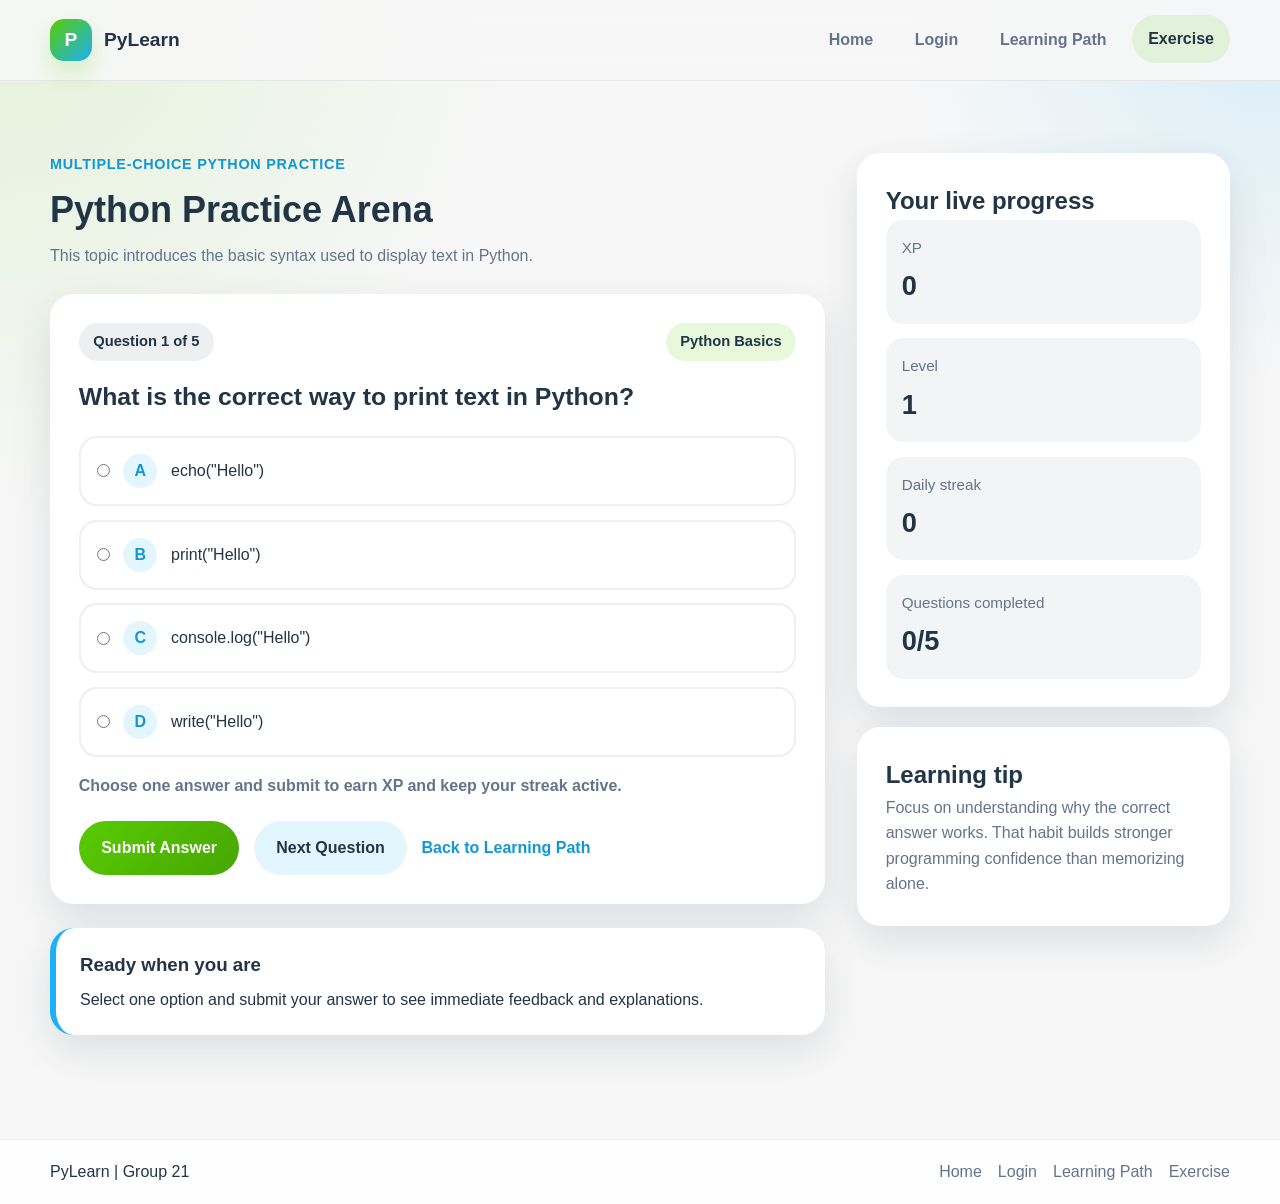
==== exercise.html @ 6ef7314d "Initial commit - PyLearn Group 21" ====
<!DOCTYPE html>
<html lang="en">
<head>
    <meta charset="UTF-8">
    <meta name="viewport" content="width=device-width, initial-scale=1.0">
    <title>PyLearn | Exercise</title>
    <link rel="stylesheet" href="css/style.css">
    <script src="js/app.js" defer></script>
    <script src="js/exercise.js" defer></script>
</head>
<body class="page-exercise">
    <header class="site-header">
        <div class="container header-content">
            <a class="brand" href="index.html">
                <span class="brand-mark">P</span>
                <span class="brand-text">PyLearn</span>
            </a>

            <nav class="site-nav" aria-label="Main navigation">
                <ul class="nav-list">
                    <li><a class="nav-link" href="index.html">Home</a></li>
                    <li><a class="nav-link" href="login.html">Login</a></li>
                    <li><a class="nav-link" href="path.html">Learning Path</a></li>
                    <li><a class="nav-link active" href="exercise.html">Exercise</a></li>
                </ul>
            </nav>
        </div>
    </header>

    <main class="section">
        <div class="container exercise-layout">
            <section class="exercise-main">
                <div class="exercise-header fade-up">
                    <p class="eyebrow">Multiple-choice Python practice</p>
                    <h1 class="section-title">Python Practice Arena</h1>
                    <p id="questionIntro">
                        Answer short Python questions, get instant feedback, and grow your XP.
                    </p>
                </div>

                <article class="quiz-card card">
                    <div class="quiz-top">
                        <span id="questionCounter" class="question-counter">Question 1 of 5</span>
                        <span id="questionTopic" class="topic-pill">Python Basics</span>
                    </div>

                    <h2 id="questionText">Loading question...</h2>

                    <form id="quizForm" class="quiz-form">
                        <fieldset id="optionsContainer" class="options-group">
                            <legend class="sr-only">Answer options</legend>
                        </fieldset>

                        <p id="practiceNote" class="practice-note">
                            Select an answer and submit when you are ready.
                        </p>

                        <div class="quiz-actions">
                            <button class="btn btn-primary" type="submit">Submit Answer</button>
                            <button id="nextQuestionBtn" class="btn btn-secondary" type="button">Next Question</button>
                            <a class="text-link" href="path.html">Back to Learning Path</a>
                        </div>
                    </form>
                </article>

                <article id="feedbackBox" class="feedback-box info show" aria-live="polite">
                    <h3 id="feedbackTitle">Ready when you are</h3>
                    <p id="feedbackText">
                        Select one option and submit your answer to see immediate feedback and explanations.
                    </p>
                </article>
            </section>

            <aside class="exercise-sidebar">
                <article class="card stat-panel">
                    <h2>Your live progress</h2>
                    <div class="sidebar-stat">
                        <span>XP</span>
                        <strong id="xpSidebar">0</strong>
                    </div>
                    <div class="sidebar-stat">
                        <span>Level</span>
                        <strong id="levelSidebar">1</strong>
                    </div>
                    <div class="sidebar-stat">
                        <span>Daily streak</span>
                        <strong id="streakSidebar">0</strong>
                    </div>
                    <div class="sidebar-stat">
                        <span>Questions completed</span>
                        <strong id="completionSidebar">0/5</strong>
                    </div>
                </article>

                <article class="card tip-panel">
                    <h2>Learning tip</h2>
                    <p>
                        Focus on understanding why the correct answer works. That habit builds stronger
                        programming confidence than memorizing alone.
                    </p>
                </article>
            </aside>
        </div>
    </main>

    <footer class="site-footer">
        <div class="container footer-content">
            <p>PyLearn | Group 21</p>
            <div class="footer-links">
                <a href="index.html">Home</a>
                <a href="login.html">Login</a>
                <a href="path.html">Learning Path</a>
                <a href="exercise.html">Exercise</a>
            </div>
        </div>
    </footer>
</body>
</html>
---- css/style.css ----
:root {
    --color-primary: #58cc02;
    --color-primary-dark: #47a602;
    --color-accent: #1cb0f6;
    --color-accent-dark: #1396d3;
    --color-background: #f7f7f7;
    --color-surface: #ffffff;
    --color-text: #213547;
    --color-muted: #64748b;
    --color-warning: #ffb020;
    --color-danger: #ef5350;
    --color-success: #2eaf5d;
    --color-purple: #7c6cf3;
    --shadow-soft: 0 16px 40px rgba(33, 53, 71, 0.12);
    --shadow-hover: 0 22px 50px rgba(33, 53, 71, 0.18);
    --radius-lg: 24px;
    --radius-md: 18px;
    --radius-sm: 12px;
    --container-width: 1180px;
    --transition: 0.25s ease;
}

* {
    box-sizing: border-box;
    margin: 0;
    padding: 0;
}

html {
    scroll-behavior: smooth;
}

body {
    font-family: "Open Sans", "Trebuchet MS", "Segoe UI", sans-serif;
    font-size: 16px;
    line-height: 1.6;
    color: var(--color-text);
    background:
        radial-gradient(circle at top left, rgba(88, 204, 2, 0.12), transparent 30%),
        radial-gradient(circle at top right, rgba(28, 176, 246, 0.14), transparent 22%),
        var(--color-background);
    min-height: 100vh;
}

a {
    color: inherit;
    text-decoration: none;
}

img {
    max-width: 100%;
    display: block;
}

button,
input {
    font: inherit;
}

.container {
    width: min(100% - 2rem, var(--container-width));
    margin: 0 auto;
}

.section {
    padding: 4.5rem 0;
}

.alt-section {
    background: linear-gradient(180deg, rgba(28, 176, 246, 0.06), rgba(255, 255, 255, 0.85));
}

.section-heading {
    margin-bottom: 2rem;
}

.section-title {
    font-size: clamp(2rem, 3vw, 2.25rem);
    line-height: 1.2;
    margin-bottom: 0.75rem;
}

.eyebrow {
    color: var(--color-accent-dark);
    font-weight: 700;
    letter-spacing: 0.05em;
    text-transform: uppercase;
    font-size: 0.9rem;
    margin-bottom: 0.75rem;
}

.card {
    background: var(--color-surface);
    border-radius: var(--radius-lg);
    box-shadow: var(--shadow-soft);
}

.site-header {
    position: sticky;
    top: 0;
    z-index: 10;
    backdrop-filter: blur(14px);
    background: rgba(247, 247, 247, 0.88);
    border-bottom: 1px solid rgba(33, 53, 71, 0.08);
}

.header-content {
    display: flex;
    align-items: center;
    justify-content: space-between;
    gap: 1rem;
    padding: 1rem 0;
}

.brand {
    display: inline-flex;
    align-items: center;
    gap: 0.75rem;
    font-weight: 800;
    font-size: 1.2rem;
}

.brand-mark {
    width: 42px;
    height: 42px;
    display: grid;
    place-items: center;
    border-radius: 14px;
    background: linear-gradient(135deg, var(--color-primary), var(--color-accent));
    color: #ffffff;
    box-shadow: 0 12px 24px rgba(88, 204, 2, 0.22);
}

.nav-list {
    list-style: none;
    display: flex;
    align-items: center;
    gap: 0.6rem;
    flex-wrap: wrap;
    justify-content: flex-end;
}

.nav-link {
    display: inline-flex;
    align-items: center;
    justify-content: center;
    padding: 0.7rem 1rem;
    border-radius: 999px;
    font-weight: 700;
    color: var(--color-muted);
    transition: background-color var(--transition), color var(--transition), transform var(--transition);
}

.nav-link:hover,
.nav-link.active {
    background: rgba(88, 204, 2, 0.12);
    color: var(--color-text);
    transform: translateY(-1px);
}

.btn {
    display: inline-flex;
    align-items: center;
    justify-content: center;
    gap: 0.5rem;
    border: none;
    border-radius: 999px;
    padding: 0.9rem 1.4rem;
    font-weight: 800;
    cursor: pointer;
    transition: transform var(--transition), box-shadow var(--transition), background-color var(--transition);
}

.btn:hover {
    transform: translateY(-2px);
    box-shadow: var(--shadow-hover);
}

.btn-primary {
    color: #ffffff;
    background: linear-gradient(135deg, var(--color-primary), var(--color-primary-dark));
}

.btn-secondary {
    color: var(--color-text);
    background: rgba(28, 176, 246, 0.12);
}

.full-width {
    width: 100%;
}

.text-link {
    color: var(--color-accent-dark);
    font-weight: 700;
}

.text-link:hover {
    text-decoration: underline;
}

.hero-grid,
.promo-grid,
.auth-layout,
.dashboard-grid,
.exercise-layout {
    display: grid;
    gap: 2rem;
}

.hero-grid {
    align-items: center;
    grid-template-columns: 1.05fr 0.95fr;
}

.hero h1 {
    font-size: clamp(2.6rem, 6vw, 4rem);
    line-height: 1.08;
    margin-bottom: 1rem;
}

.hero-text {
    max-width: 42rem;
    color: var(--color-muted);
    margin-bottom: 1.5rem;
}

.hero-actions {
    display: flex;
    flex-wrap: wrap;
    gap: 0.9rem;
    margin-bottom: 1.5rem;
}

.hero-points,
.simple-list {
    list-style: none;
    display: grid;
    gap: 0.8rem;
}

.hero-points li,
.simple-list li {
    position: relative;
    padding-left: 1.5rem;
}

.hero-points li::before,
.simple-list li::before {
    content: "";
    position: absolute;
    top: 0.62rem;
    left: 0;
    width: 8px;
    height: 8px;
    border-radius: 50%;
    background: var(--color-primary);
}

.hero-visual {
    position: relative;
    min-height: 420px;
    display: flex;
    align-items: center;
    justify-content: center;
}

.dashboard-preview {
    position: relative;
    width: min(100%, 420px);
    padding: 2rem;
    overflow: hidden;
}

.dashboard-preview h2 {
    font-size: 1.8rem;
    margin-bottom: 0.6rem;
}

.dashboard-preview p {
    color: var(--color-muted);
    margin-bottom: 1.2rem;
}

.preview-top {
    display: flex;
    flex-wrap: wrap;
    gap: 0.65rem;
    margin-bottom: 1rem;
}

.pill {
    display: inline-flex;
    align-items: center;
    justify-content: center;
    border-radius: 999px;
    padding: 0.4rem 0.9rem;
    font-size: 0.9rem;
    font-weight: 700;
}

.success-pill {
    background: rgba(88, 204, 2, 0.16);
    color: #2d7b1f;
}

.blue-pill {
    background: rgba(28, 176, 246, 0.15);
    color: #0f7eaa;
}

.preview-progress {
    width: 100%;
    height: 14px;
    border-radius: 999px;
    background: rgba(33, 53, 71, 0.08);
    overflow: hidden;
    margin-bottom: 1.25rem;
}

.preview-progress-bar {
    display: block;
    width: 72%;
    height: 100%;
    border-radius: inherit;
    background: linear-gradient(135deg, var(--color-primary), var(--color-accent));
    animation: glowBar 2.8s ease-in-out infinite;
}

.preview-stages {
    display: grid;
    gap: 0.75rem;
}

.preview-stage,
.mini-map-item {
    padding: 0.85rem 1rem;
    border-radius: var(--radius-sm);
    font-weight: 700;
    background: rgba(33, 53, 71, 0.06);
}

.preview-stage.done,
.completed-item {
    background: rgba(88, 204, 2, 0.16);
}

.preview-stage.current,
.current-item {
    background: rgba(28, 176, 246, 0.15);
}

.preview-stage.locked,
.locked-item {
    opacity: 0.6;
}

.floating-card {
    animation: floatCard 3.8s ease-in-out infinite;
}

.floating-orb {
    position: absolute;
    border-radius: 50%;
    filter: blur(2px);
    opacity: 0.8;
}

.orb-blue {
    width: 88px;
    height: 88px;
    top: 30px;
    right: 18px;
    background: rgba(28, 176, 246, 0.24);
}

.orb-yellow {
    width: 70px;
    height: 70px;
    bottom: 30px;
    left: 10px;
    background: rgba(255, 176, 32, 0.26);
}

.feature-grid {
    display: grid;
    grid-template-columns: repeat(4, 1fr);
    gap: 1.25rem;
}

.feature-card {
    padding: 1.7rem;
    transition: transform var(--transition), box-shadow var(--transition);
}

.feature-card:hover,
.stage-card:hover,
.auth-card:hover,
.progress-card:hover,
.motivation-card:hover,
.quiz-card:hover,
.stat-panel:hover,
.tip-panel:hover {
    transform: translateY(-4px);
    box-shadow: var(--shadow-hover);
}

.feature-card h3 {
    margin-bottom: 0.6rem;
}

.feature-card p,
.promo-copy p,
.auth-intro p,
.card-subtitle,
.progress-summary,
.motivation-card p,
.tip-panel p,
#questionIntro {
    color: var(--color-muted);
}

.feature-icon {
    width: 54px;
    height: 54px;
    display: grid;
    place-items: center;
    border-radius: 18px;
    margin-bottom: 1rem;
    color: #ffffff;
    font-weight: 800;
}

.green-icon {
    background: var(--color-primary);
}

.blue-icon {
    background: var(--color-accent);
}

.gold-icon {
    background: var(--color-warning);
}

.purple-icon {
    background: var(--color-purple);
}

.promo-grid {
    align-items: center;
    grid-template-columns: 1fr 0.95fr;
}

.mini-map {
    padding: 1.8rem;
}

.mini-map h3 {
    margin-bottom: 1rem;
}

.mini-map-list {
    display: grid;
    gap: 0.8rem;
}

.auth-layout {
    grid-template-columns: 1fr minmax(320px, 420px);
    align-items: center;
}

.auth-benefits,
.auth-card {
    padding: 2rem;
}

.auth-card h2 {
    margin-bottom: 0.3rem;
}

.auth-form {
    margin-top: 1.5rem;
}

.form-group {
    display: grid;
    gap: 0.45rem;
    margin-bottom: 1.1rem;
}

.form-group label {
    font-weight: 700;
}

.form-group input {
    border: 1px solid rgba(33, 53, 71, 0.14);
    border-radius: 14px;
    padding: 0.95rem 1rem;
    transition: border-color var(--transition), box-shadow var(--transition);
    background: #ffffff;
}

.form-group input:focus {
    outline: none;
    border-color: var(--color-accent);
    box-shadow: 0 0 0 4px rgba(28, 176, 246, 0.12);
}

.welcome-banner {
    display: flex;
    align-items: center;
    justify-content: space-between;
    gap: 1rem;
    padding: 2rem;
    margin-bottom: 2rem;
    border-radius: var(--radius-lg);
    background: linear-gradient(135deg, rgba(88, 204, 2, 0.14), rgba(28, 176, 246, 0.14));
}

.dashboard-grid {
    grid-template-columns: 1.15fr 0.85fr;
    margin-bottom: 2.5rem;
}

.progress-card,
.motivation-card,
.quiz-card,
.stat-panel,
.tip-panel {
    padding: 1.8rem;
}

.stats-grid {
    display: grid;
    grid-template-columns: repeat(3, 1fr);
    gap: 1rem;
    margin: 1.5rem 0;
}

.stat-box,
.sidebar-stat {
    padding: 1rem;
    border-radius: var(--radius-md);
    background: rgba(33, 53, 71, 0.05);
}

.stat-label,
.sidebar-stat span {
    display: block;
    color: var(--color-muted);
    font-size: 0.95rem;
    margin-bottom: 0.25rem;
}

.stat-box strong,
.sidebar-stat strong {
    font-size: 1.7rem;
}

.progress-labels {
    display: flex;
    align-items: center;
    justify-content: space-between;
    gap: 1rem;
    font-weight: 700;
    margin-bottom: 0.7rem;
}

.progress-bar {
    width: 100%;
    height: 16px;
    background: rgba(33, 53, 71, 0.08);
    border-radius: 999px;
    overflow: hidden;
}

.progress-fill {
    display: block;
    height: 100%;
    width: 0;
    border-radius: inherit;
    background: linear-gradient(135deg, var(--color-primary), var(--color-accent));
    transition: width 0.45s ease;
}

.progress-summary {
    margin-top: 0.75rem;
}

.path-map {
    display: grid;
    grid-template-columns: repeat(auto-fit, minmax(210px, 1fr));
    gap: 1.25rem;
}

.stage-card {
    position: relative;
    padding: 1.45rem;
    border-radius: var(--radius-lg);
    background: var(--color-surface);
    box-shadow: var(--shadow-soft);
    cursor: pointer;
    transition: transform var(--transition), box-shadow var(--transition), border-color var(--transition);
    border: 2px solid transparent;
}

.stage-card:nth-child(even) {
    transform: translateY(18px);
}

.stage-card.selected {
    border-color: var(--color-accent);
}

.stage-card.locked {
    cursor: not-allowed;
    opacity: 0.72;
    background: rgba(255, 255, 255, 0.7);
}

.stage-card.completed {
    background: linear-gradient(180deg, rgba(88, 204, 2, 0.14), #ffffff);
}

.stage-card.current {
    background: linear-gradient(180deg, rgba(28, 176, 246, 0.14), #ffffff);
}

.stage-number {
    width: 54px;
    height: 54px;
    display: grid;
    place-items: center;
    border-radius: 50%;
    font-weight: 800;
    color: #ffffff;
    margin-bottom: 1rem;
}

.stage-card.completed .stage-number {
    background: var(--color-primary);
}

.stage-card.current .stage-number {
    background: var(--color-accent);
}

.stage-card.locked .stage-number {
    background: #aab6c2;
}

.stage-card h3 {
    margin-bottom: 0.45rem;
}

.stage-description {
    color: var(--color-muted);
    min-height: 3.6rem;
}

.stage-footer {
    display: flex;
    align-items: center;
    justify-content: space-between;
    gap: 1rem;
    margin-top: 1.2rem;
}

.stage-status {
    display: inline-flex;
    align-items: center;
    border-radius: 999px;
    padding: 0.35rem 0.75rem;
    font-size: 0.9rem;
    font-weight: 700;
}

.stage-card.completed .stage-status {
    background: rgba(88, 204, 2, 0.16);
}

.stage-card.current .stage-status {
    background: rgba(28, 176, 246, 0.14);
}

.stage-card.locked .stage-status {
    background: rgba(33, 53, 71, 0.08);
}

.stage-link {
    font-weight: 700;
    color: var(--color-accent-dark);
}

.stage-link.disabled {
    color: var(--color-muted);
}

.exercise-layout {
    grid-template-columns: minmax(0, 1.35fr) minmax(280px, 0.65fr);
    align-items: start;
}

.exercise-header {
    margin-bottom: 1.6rem;
}

.quiz-top {
    display: flex;
    align-items: center;
    justify-content: space-between;
    gap: 1rem;
    flex-wrap: wrap;
    margin-bottom: 1rem;
}

.question-counter,
.topic-pill {
    display: inline-flex;
    align-items: center;
    justify-content: center;
    border-radius: 999px;
    padding: 0.45rem 0.9rem;
    font-size: 0.92rem;
    font-weight: 700;
}

.question-counter {
    background: rgba(33, 53, 71, 0.08);
}

.topic-pill {
    background: rgba(88, 204, 2, 0.14);
}

.quiz-card h2 {
    font-size: 1.55rem;
    margin-bottom: 1.2rem;
}

.options-group {
    border: none;
    display: grid;
    gap: 0.85rem;
}

.option-label {
    display: flex;
    align-items: center;
    gap: 0.85rem;
    padding: 1rem;
    border: 2px solid rgba(33, 53, 71, 0.08);
    border-radius: var(--radius-md);
    background: #ffffff;
    cursor: pointer;
    transition: border-color var(--transition), transform var(--transition), background-color var(--transition);
}

.option-label:hover {
    transform: translateX(3px);
    border-color: rgba(28, 176, 246, 0.35);
}

.option-label input {
    accent-color: var(--color-primary);
}

.option-marker {
    width: 34px;
    height: 34px;
    display: grid;
    place-items: center;
    border-radius: 50%;
    background: rgba(28, 176, 246, 0.12);
    font-weight: 800;
    color: var(--color-accent-dark);
    flex-shrink: 0;
}

.practice-note {
    margin-top: 1rem;
    color: var(--color-muted);
    font-weight: 600;
}

.quiz-actions {
    display: flex;
    flex-wrap: wrap;
    align-items: center;
    gap: 0.9rem;
    margin-top: 1.4rem;
}

.feedback-box {
    margin-top: 1.5rem;
    padding: 1.4rem 1.5rem;
    border-radius: var(--radius-lg);
    border-left: 6px solid transparent;
    background: #ffffff;
    box-shadow: var(--shadow-soft);
}

.feedback-box h3 {
    margin-bottom: 0.4rem;
}

.feedback-box.show {
    animation: popIn 0.35s ease;
}

.feedback-box.info {
    border-left-color: var(--color-accent);
}

.feedback-box.success {
    border-left-color: var(--color-success);
    background: linear-gradient(135deg, rgba(88, 204, 2, 0.13), #ffffff);
}

.feedback-box.error {
    border-left-color: var(--color-danger);
    background: linear-gradient(135deg, rgba(239, 83, 80, 0.12), #ffffff);
}

.exercise-sidebar {
    display: grid;
    gap: 1.25rem;
}

.sidebar-stat + .sidebar-stat {
    margin-top: 0.9rem;
}

.message {
    display: none;
    margin-top: 1rem;
    padding: 0.95rem 1rem;
    border-radius: var(--radius-md);
    font-weight: 700;
}

.message.show {
    display: block;
    animation: fadeSlide 0.35s ease;
}

.message.success {
    background: rgba(88, 204, 2, 0.16);
    color: #236c18;
}

.message.error {
    background: rgba(239, 83, 80, 0.14);
    color: #b33532;
}

.message.info {
    background: rgba(28, 176, 246, 0.13);
    color: #116f9f;
}

.site-footer {
    margin-top: 2rem;
    border-top: 1px solid rgba(33, 53, 71, 0.08);
    background: rgba(255, 255, 255, 0.84);
}

.footer-content {
    display: flex;
    align-items: center;
    justify-content: space-between;
    gap: 1rem;
    padding: 1.2rem 0;
    flex-wrap: wrap;
}

.footer-links {
    display: flex;
    flex-wrap: wrap;
    gap: 1rem;
    color: var(--color-muted);
}

.footer-links a:hover {
    color: var(--color-text);
}

.fade-up {
    animation: fadeUp 0.7s ease both;
}

.sr-only {
    position: absolute;
    width: 1px;
    height: 1px;
    padding: 0;
    margin: -1px;
    overflow: hidden;
    clip: rect(0, 0, 0, 0);
    white-space: nowrap;
    border: 0;
}

@keyframes fadeUp {
    from {
        opacity: 0;
        transform: translateY(18px);
    }

    to {
        opacity: 1;
        transform: translateY(0);
    }
}

@keyframes floatCard {
    0%,
    100% {
        transform: translateY(0);
    }

    50% {
        transform: translateY(-8px);
    }
}

@keyframes glowBar {
    0%,
    100% {
        filter: saturate(1);
    }

    50% {
        filter: saturate(1.2);
    }
}

@keyframes popIn {
    from {
        opacity: 0;
        transform: scale(0.96);
    }

    to {
        opacity: 1;
        transform: scale(1);
    }
}

@keyframes fadeSlide {
    from {
        opacity: 0;
        transform: translateY(8px);
    }

    to {
        opacity: 1;
        transform: translateY(0);
    }
}

@media (max-width: 980px) {
    .hero-grid,
    .promo-grid,
    .auth-layout,
    .dashboard-grid,
    .exercise-layout {
        grid-template-columns: 1fr;
    }

    .feature-grid {
        grid-template-columns: repeat(2, 1fr);
    }

    .stage-card:nth-child(even) {
        transform: none;
    }
}

@media (max-width: 720px) {
    .section {
        padding: 3.5rem 0;
    }

    .header-content,
    .welcome-banner,
    .footer-content {
        flex-direction: column;
        align-items: flex-start;
    }

    .site-nav,
    .nav-list {
        width: 100%;
    }

    .nav-list {
        justify-content: flex-start;
    }

    .feature-grid,
    .stats-grid {
        grid-template-columns: 1fr;
    }

    .hero-visual {
        min-height: auto;
    }

    .quiz-actions {
        align-items: stretch;
    }

    .quiz-actions .btn,
    .quiz-actions .text-link {
        width: 100%;
        justify-content: center;
    }

    .quiz-top {
        align-items: flex-start;
    }
}
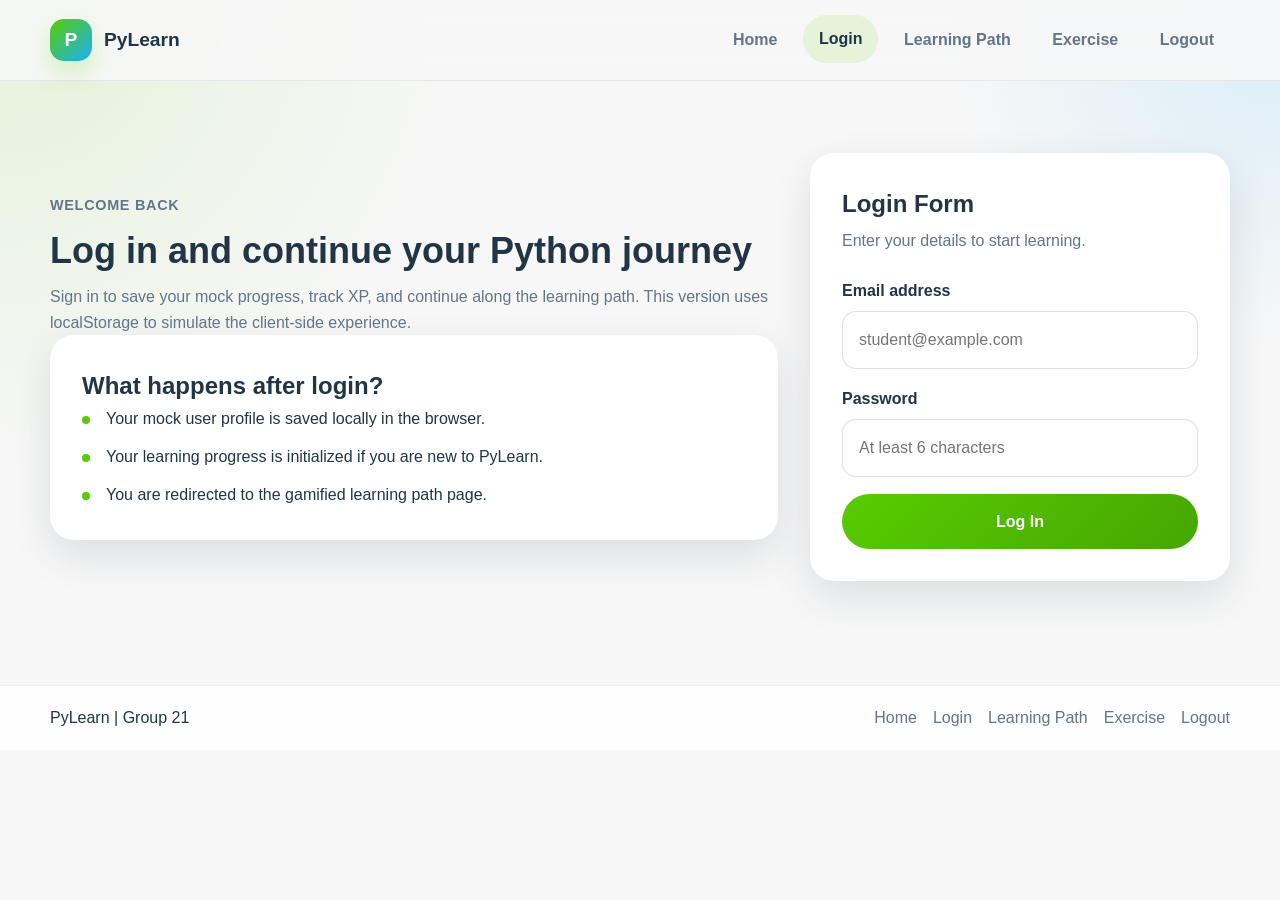
==== commit 591c4ec7: "Add login guard and logout" ====
--- a/exercise.html
+++ b/exercise.html
@@ -22,6 +22,7 @@
                     <li><a class="nav-link" href="login.html">Login</a></li>
                     <li><a class="nav-link" href="path.html">Learning Path</a></li>
                     <li><a class="nav-link active" href="exercise.html">Exercise</a></li>
+                    <li><a class="nav-link logout-link" href="login.html" data-logout>Logout</a></li>
                 </ul>
             </nav>
         </div>
@@ -111,6 +112,7 @@
                 <a href="login.html">Login</a>
                 <a href="path.html">Learning Path</a>
                 <a href="exercise.html">Exercise</a>
+                <a href="login.html" data-logout>Logout</a>
             </div>
         </div>
     </footer>
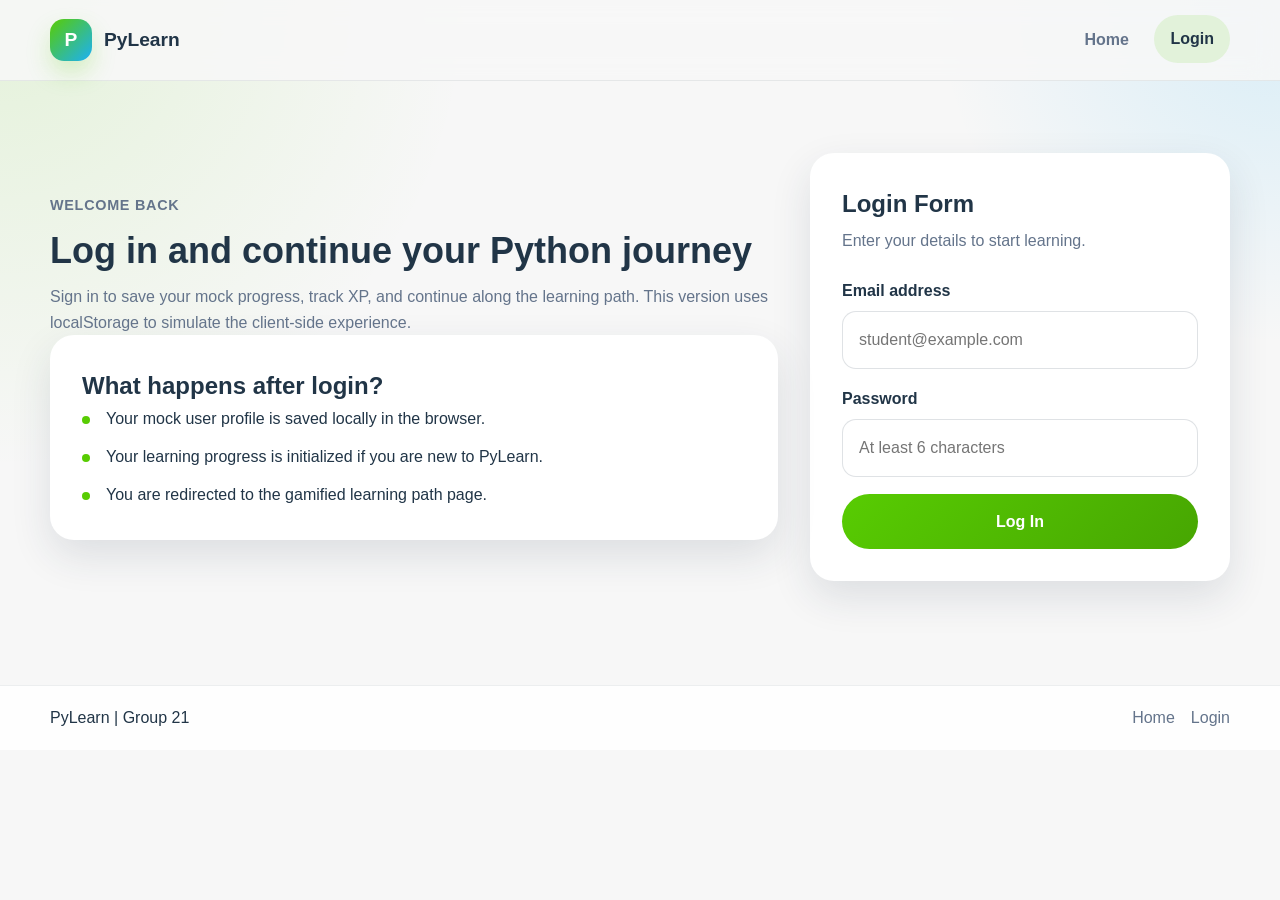
==== commit a00f6658: "Improve session navigation and practice flow" ====
--- a/exercise.html
+++ b/exercise.html
@@ -34,6 +34,7 @@
                 <div class="exercise-header fade-up">
                     <p class="eyebrow">Multiple-choice Python practice</p>
                     <h1 class="section-title">Python Practice Arena</h1>
+                    <p class="stage-line">Current stage: <strong id="stageName">Python Basics</strong></p>
                     <p id="questionIntro">
                         Answer short Python questions, get instant feedback, and grow your XP.
                     </p>
@@ -43,6 +44,8 @@
                     <div class="quiz-top">
                         <span id="questionCounter" class="question-counter">Question 1 of 5</span>
                         <span id="questionTopic" class="topic-pill">Python Basics</span>
+                        <span id="difficultyBadge" class="difficulty-badge easy">Easy</span>
+                        <span id="xpRewardBadge" class="xp-reward-badge">+5 XP</span>
                     </div>
 
                     <h2 id="questionText">Loading question...</h2>
@@ -57,8 +60,10 @@
                         </p>
 
                         <div class="quiz-actions">
-                            <button class="btn btn-primary" type="submit">Submit Answer</button>
+                            <button id="submitAnswerBtn" class="btn btn-primary" type="submit">Submit Answer</button>
+                            <button id="previousQuestionBtn" class="btn btn-secondary" type="button">Previous Question</button>
                             <button id="nextQuestionBtn" class="btn btn-secondary" type="button">Next Question</button>
+                            <button id="restartStageBtn" class="btn btn-warning" type="button">Restart Stage</button>
                             <a class="text-link" href="path.html">Back to Learning Path</a>
                         </div>
                     </form>
@@ -88,8 +93,18 @@
                         <strong id="streakSidebar">0</strong>
                     </div>
                     <div class="sidebar-stat">
-                        <span>Questions completed</span>
+                        <span>Stage progress</span>
                         <strong id="completionSidebar">0/5</strong>
+                    </div>
+                </article>
+
+                <article class="card tracker-panel">
+                    <h2>Question tracker</h2>
+                    <div id="questionTracker" class="question-tracker" aria-label="Question navigation"></div>
+                    <div class="tracker-legend">
+                        <span><span class="legend-dot unanswered-dot"></span>Unanswered</span>
+                        <span><span class="legend-dot correct-dot"></span>Correct</span>
+                        <span><span class="legend-dot incorrect-dot"></span>Incorrect</span>
                     </div>
                 </article>
 
--- a/css/style.css
+++ b/css/style.css
@@ -158,6 +158,10 @@
     transform: translateY(-1px);
 }
 
+.is-hidden {
+    display: none !important;
+}
+
 .btn {
     display: inline-flex;
     align-items: center;
@@ -176,6 +180,13 @@
     box-shadow: var(--shadow-hover);
 }
 
+.btn:disabled {
+    cursor: not-allowed;
+    opacity: 0.55;
+    transform: none;
+    box-shadow: none;
+}
+
 .btn-primary {
     color: #ffffff;
     background: linear-gradient(135deg, var(--color-primary), var(--color-primary-dark));
@@ -184,6 +195,11 @@
 .btn-secondary {
     color: var(--color-text);
     background: rgba(28, 176, 246, 0.12);
+}
+
+.btn-warning {
+    color: var(--color-text);
+    background: rgba(255, 176, 32, 0.2);
 }
 
 .full-width {
@@ -400,6 +416,7 @@
 .motivation-card:hover,
 .quiz-card:hover,
 .stat-panel:hover,
+.tracker-panel:hover,
 .tip-panel:hover {
     transform: translateY(-4px);
     box-shadow: var(--shadow-hover);
@@ -527,6 +544,7 @@
 .motivation-card,
 .quiz-card,
 .stat-panel,
+.tracker-panel,
 .tip-panel {
     padding: 1.8rem;
 }
@@ -638,6 +656,11 @@
     margin-bottom: 1rem;
 }
 
+.stage-icon {
+    font-size: 1.45rem;
+    background: linear-gradient(135deg, var(--color-primary), var(--color-accent));
+}
+
 .stage-card.completed .stage-number {
     background: var(--color-primary);
 }
@@ -652,11 +675,45 @@
 
 .stage-card h3 {
     margin-bottom: 0.45rem;
+}
+
+.stage-kicker {
+    color: var(--color-accent-dark);
+    font-size: 0.85rem;
+    font-weight: 800;
+    text-transform: uppercase;
 }
 
 .stage-description {
     color: var(--color-muted);
     min-height: 3.6rem;
+}
+
+.stage-progress-line {
+    display: flex;
+    align-items: center;
+    justify-content: space-between;
+    gap: 0.8rem;
+    margin-top: 1rem;
+    color: var(--color-muted);
+    font-size: 0.92rem;
+    font-weight: 700;
+}
+
+.stage-mini-progress {
+    width: 100%;
+    height: 10px;
+    margin-top: 0.6rem;
+    overflow: hidden;
+    border-radius: 999px;
+    background: rgba(33, 53, 71, 0.08);
+}
+
+.stage-mini-progress span {
+    display: block;
+    height: 100%;
+    border-radius: inherit;
+    background: linear-gradient(135deg, var(--color-primary), var(--color-accent));
 }
 
 .stage-footer {
@@ -706,6 +763,11 @@
     margin-bottom: 1.6rem;
 }
 
+.stage-line {
+    margin-bottom: 0.45rem;
+    color: var(--color-muted);
+}
+
 .quiz-top {
     display: flex;
     align-items: center;
@@ -716,7 +778,9 @@
 }
 
 .question-counter,
-.topic-pill {
+.topic-pill,
+.difficulty-badge,
+.xp-reward-badge {
     display: inline-flex;
     align-items: center;
     justify-content: center;
@@ -732,6 +796,26 @@
 
 .topic-pill {
     background: rgba(88, 204, 2, 0.14);
+}
+
+.difficulty-badge.easy {
+    background: rgba(88, 204, 2, 0.14);
+    color: #237719;
+}
+
+.difficulty-badge.medium {
+    background: rgba(255, 176, 32, 0.18);
+    color: #946000;
+}
+
+.difficulty-badge.hard {
+    background: rgba(239, 83, 80, 0.14);
+    color: #a8322f;
+}
+
+.xp-reward-badge {
+    background: rgba(124, 108, 243, 0.12);
+    color: #4e43a6;
 }
 
 .quiz-card h2 {
@@ -762,6 +846,35 @@
     border-color: rgba(28, 176, 246, 0.35);
 }
 
+.option-label.selected-answer {
+    border-color: rgba(28, 176, 246, 0.45);
+    background: rgba(28, 176, 246, 0.08);
+}
+
+.option-label.correct {
+    border-color: rgba(88, 204, 2, 0.55);
+    background: rgba(88, 204, 2, 0.12);
+}
+
+.option-label.correct .option-marker {
+    background: var(--color-primary);
+    color: #ffffff;
+}
+
+.option-label.incorrect {
+    border-color: rgba(239, 83, 80, 0.45);
+    background: rgba(239, 83, 80, 0.1);
+}
+
+.option-label.incorrect .option-marker {
+    background: var(--color-danger);
+    color: #ffffff;
+}
+
+.option-label.disabled-answer {
+    cursor: default;
+}
+
 .option-label input {
     accent-color: var(--color-primary);
 }
@@ -826,6 +939,81 @@
 .exercise-sidebar {
     display: grid;
     gap: 1.25rem;
+}
+
+.tracker-panel h2 {
+    margin-bottom: 1rem;
+}
+
+.question-tracker {
+    display: grid;
+    grid-template-columns: repeat(auto-fit, minmax(42px, 1fr));
+    gap: 0.65rem;
+}
+
+.tracker-button {
+    min-height: 42px;
+    border: 2px solid rgba(33, 53, 71, 0.08);
+    border-radius: 14px;
+    background: #ffffff;
+    color: var(--color-text);
+    cursor: pointer;
+    font-weight: 800;
+    transition: transform var(--transition), border-color var(--transition), background-color var(--transition);
+}
+
+.tracker-button:hover,
+.tracker-button.active {
+    transform: translateY(-2px);
+    border-color: var(--color-accent);
+}
+
+.tracker-button.correct {
+    background: rgba(88, 204, 2, 0.14);
+    border-color: rgba(88, 204, 2, 0.48);
+}
+
+.tracker-button.incorrect {
+    background: rgba(239, 83, 80, 0.12);
+    border-color: rgba(239, 83, 80, 0.45);
+}
+
+.tracker-button.unanswered {
+    background: rgba(33, 53, 71, 0.04);
+}
+
+.tracker-legend {
+    display: flex;
+    flex-wrap: wrap;
+    gap: 0.7rem;
+    margin-top: 1rem;
+    color: var(--color-muted);
+    font-size: 0.88rem;
+    font-weight: 700;
+}
+
+.tracker-legend span {
+    display: inline-flex;
+    align-items: center;
+    gap: 0.35rem;
+}
+
+.legend-dot {
+    width: 10px;
+    height: 10px;
+    border-radius: 50%;
+}
+
+.unanswered-dot {
+    background: rgba(33, 53, 71, 0.25);
+}
+
+.correct-dot {
+    background: var(--color-primary);
+}
+
+.incorrect-dot {
+    background: var(--color-danger);
 }
 
 .sidebar-stat + .sidebar-stat {
@@ -1012,12 +1200,19 @@
         align-items: stretch;
     }
 
+    .stage-progress-line,
     .quiz-actions .btn,
     .quiz-actions .text-link {
         width: 100%;
         justify-content: center;
     }
 
+    .stage-progress-line {
+        align-items: flex-start;
+        flex-direction: column;
+        gap: 0.3rem;
+    }
+
     .quiz-top {
         align-items: flex-start;
     }
